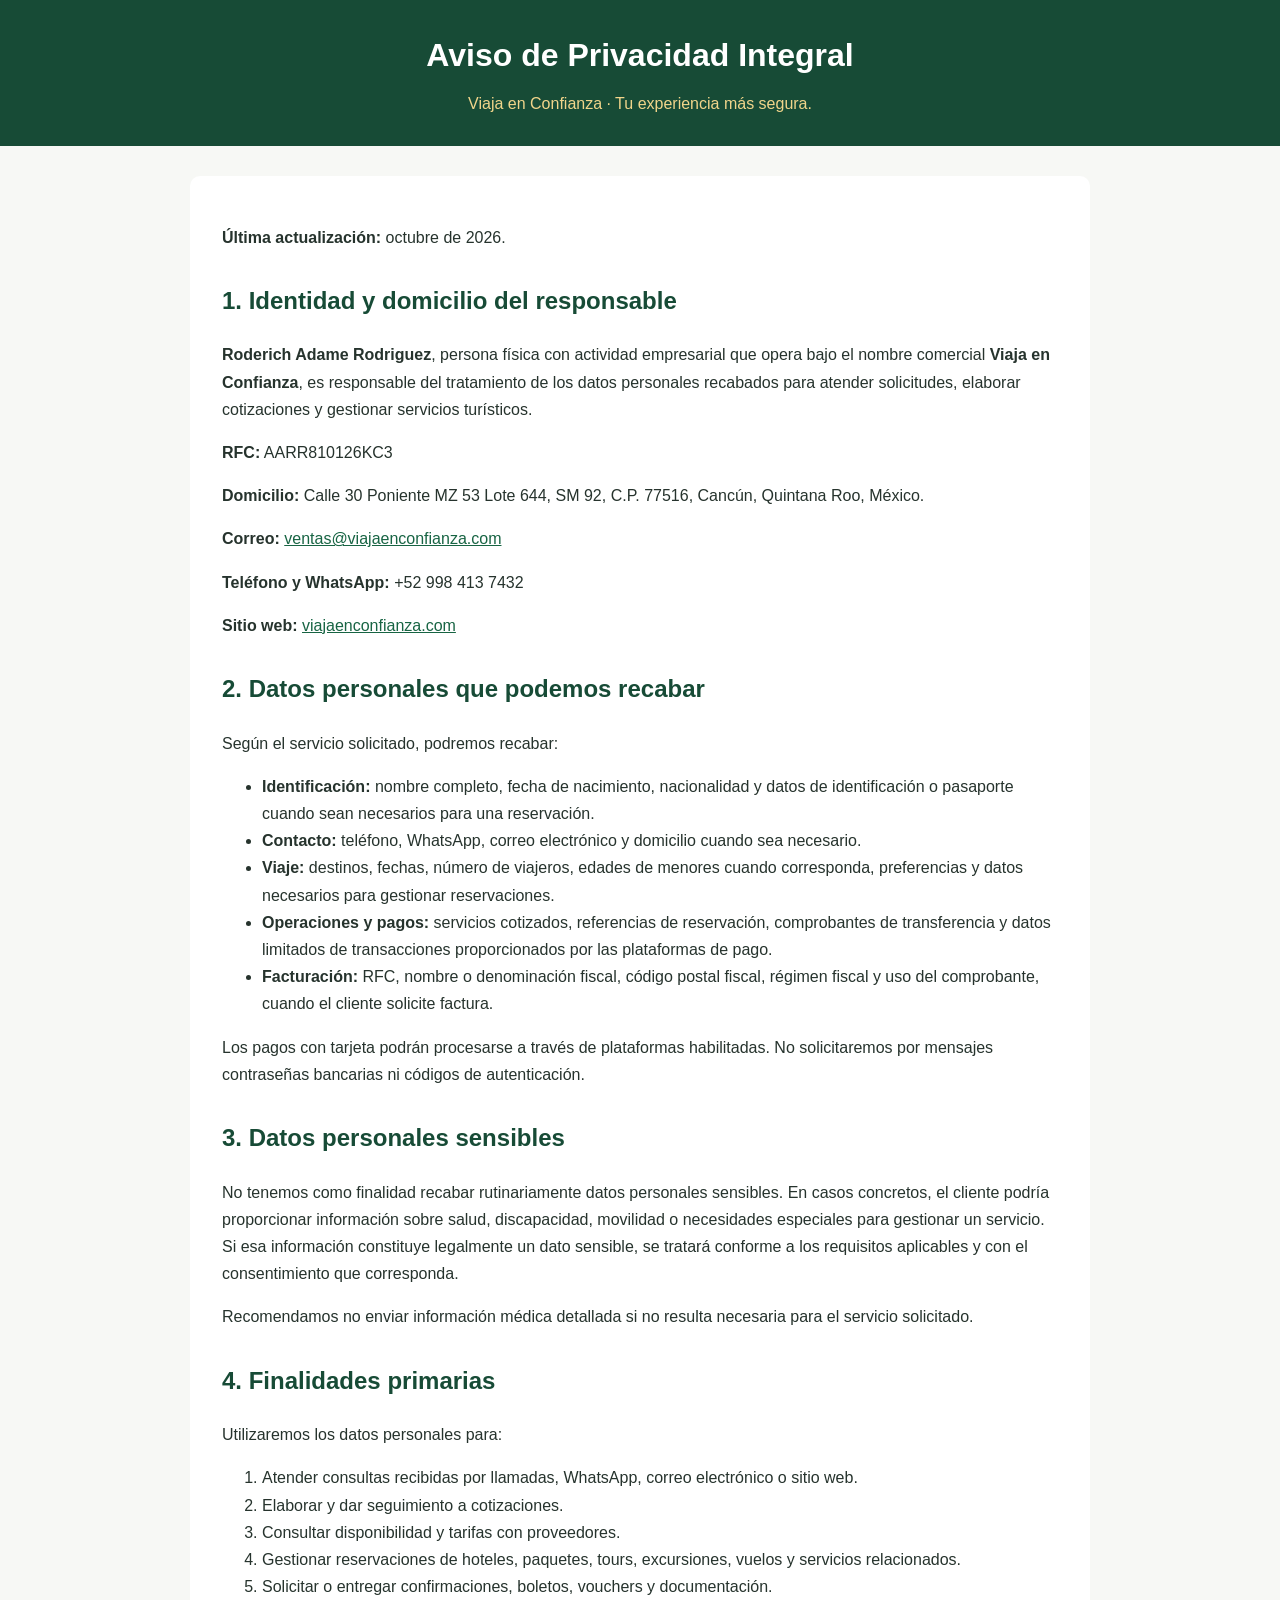
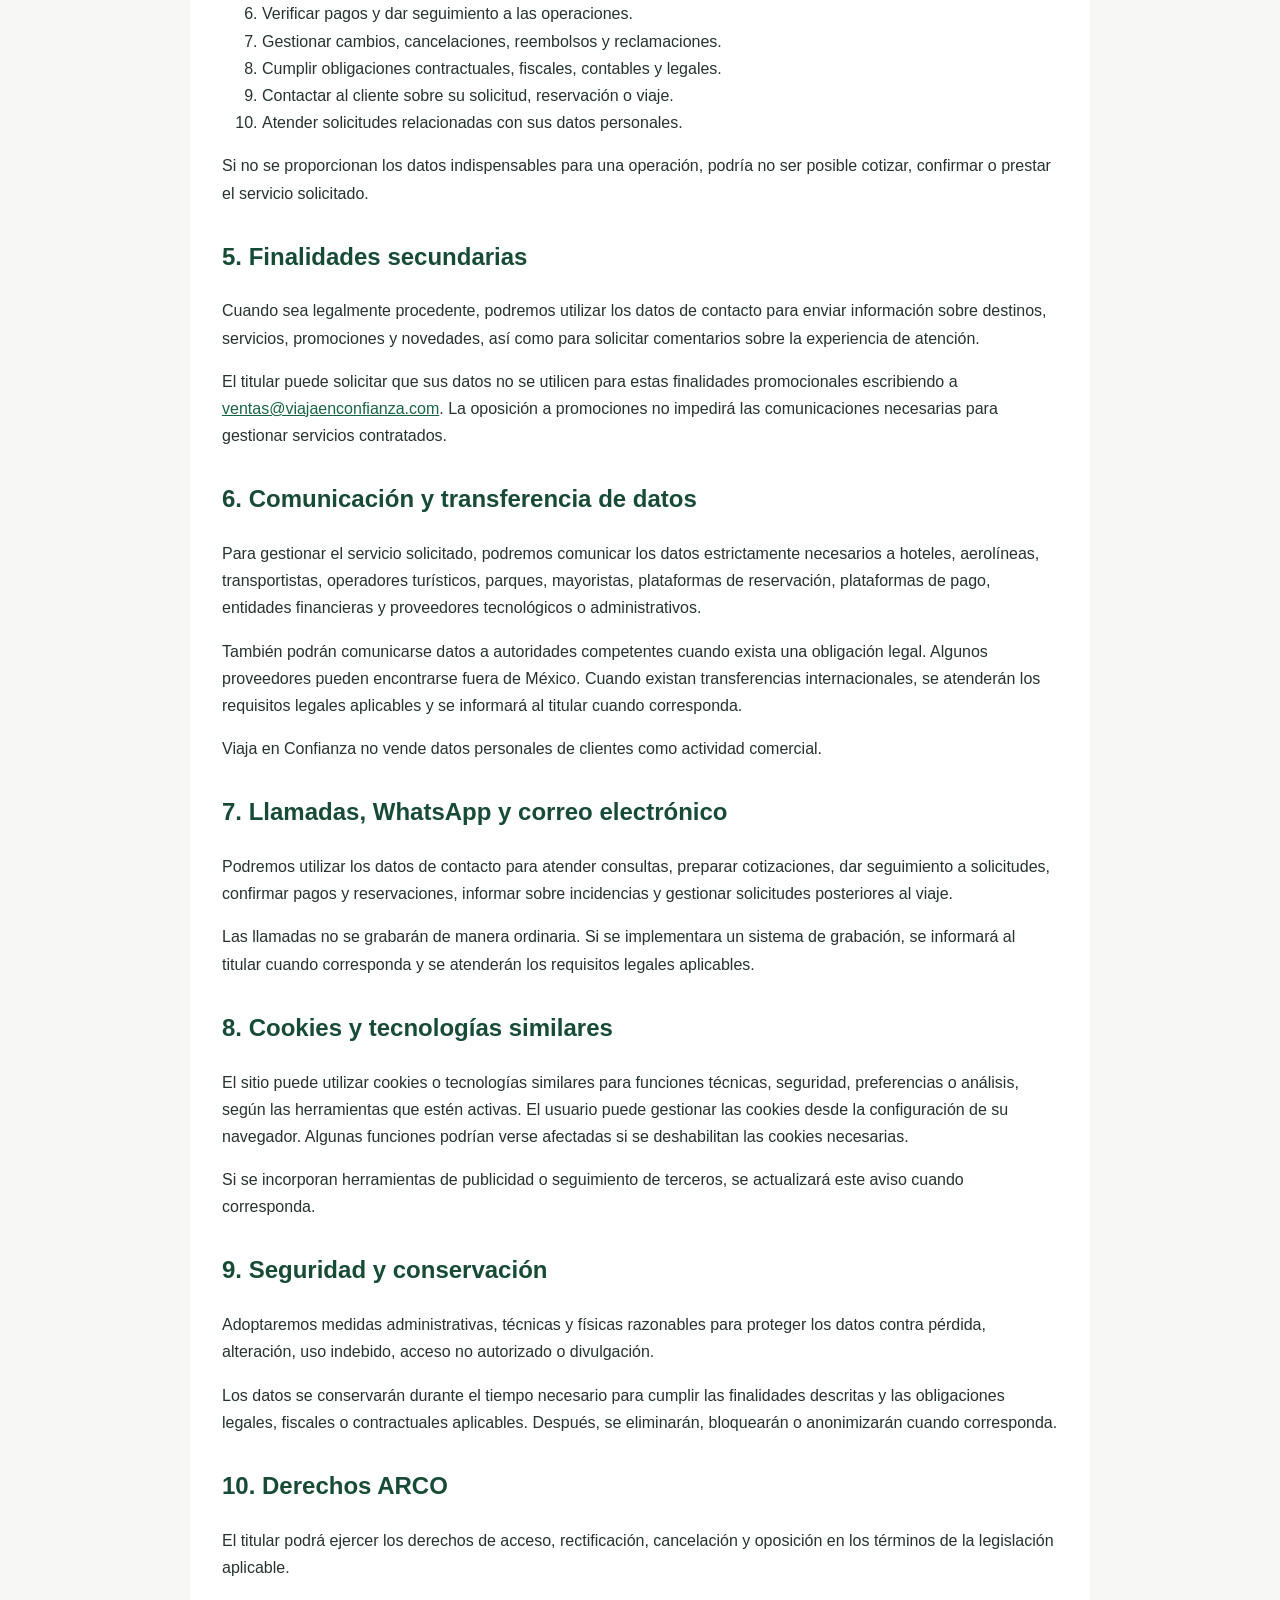
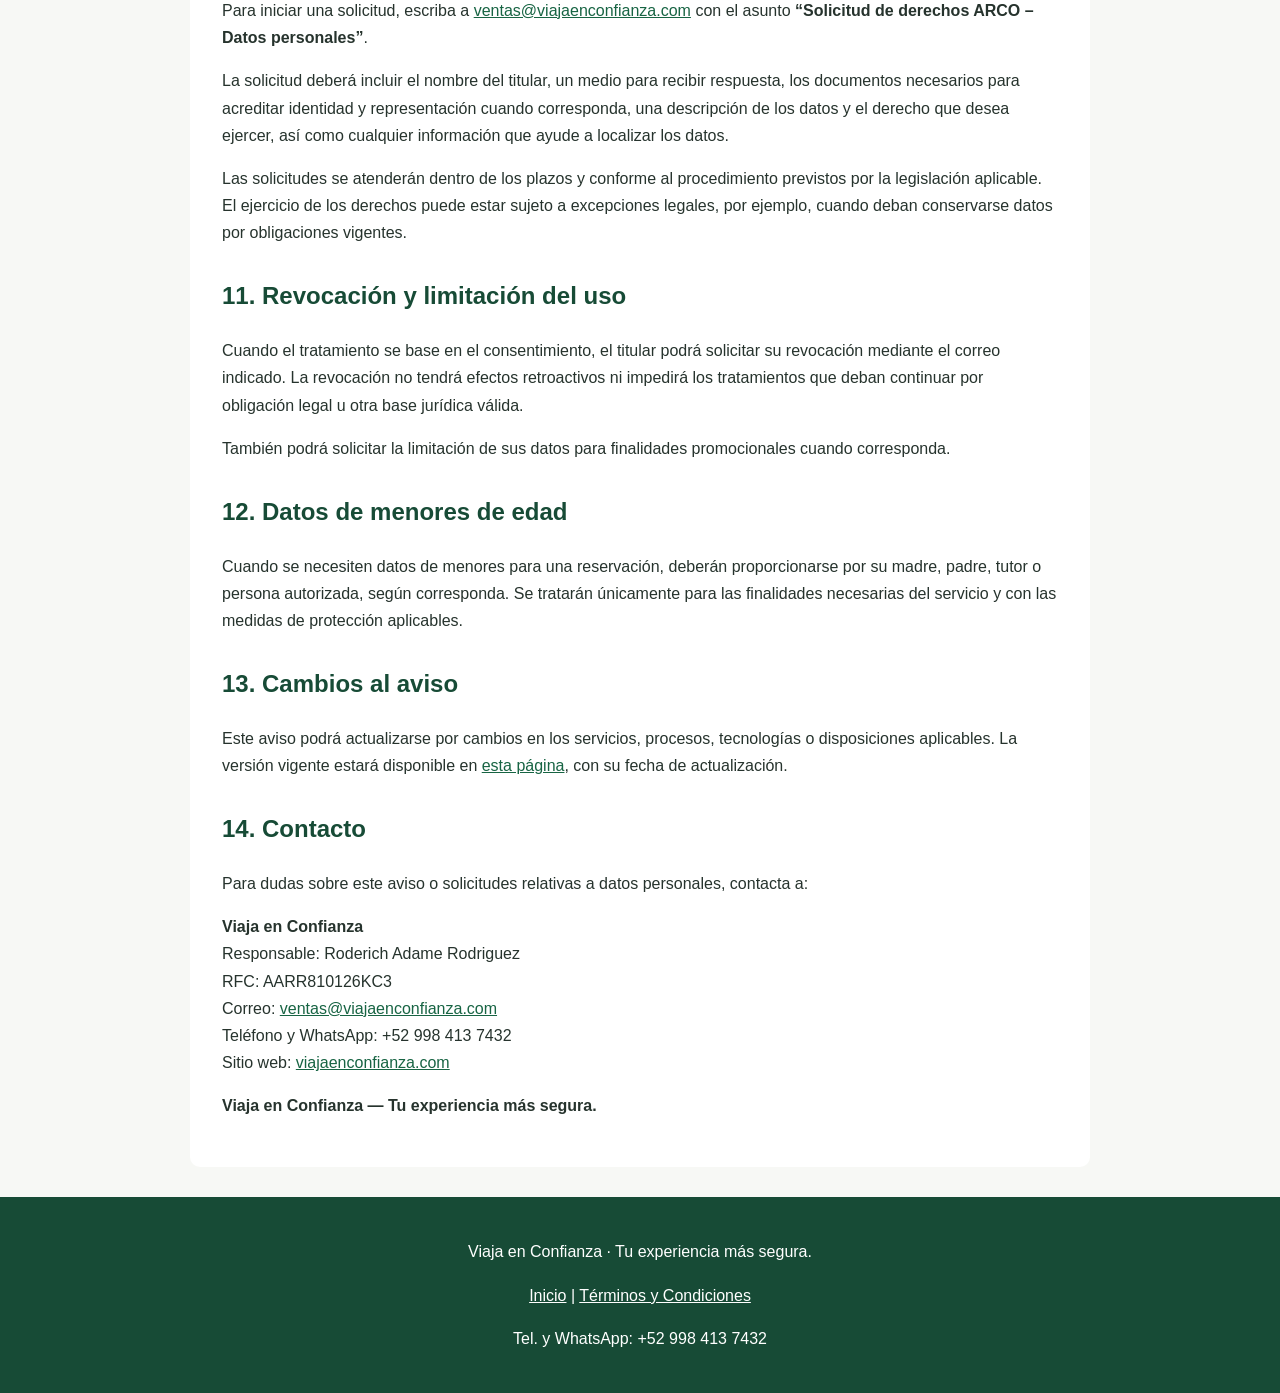
==== terminos-y-condiciones.html @ e79cba42 "Create terminos-y-condiciones.html" ====
<!DOCTYPE html>
<html lang="es">
<head>
  <meta charset="UTF-8">
  <meta name="viewport" content="width=device-width, initial-scale=1.0">
  <meta name="robots" content="index,follow">
  <title>Aviso de Privacidad Integral | Viaja en Confianza</title>
  <meta name="description" content="Consulta cómo Viaja en Confianza protege y trata tus datos personales.">
  <style>
    body {
      margin: 0;
      font-family: Arial, sans-serif;
      line-height: 1.7;
      color: #26332d;
      background: #f7f8f5;
    }
    header {
      background: #174b36;
      color: white;
      padding: 28px 20px;
      text-align: center;
    }
    header h1 { margin: 0 0 8px; }
    header p { margin: 0; color: #f1d58b; }
    main {
      max-width: 900px;
      margin: 30px auto;
      padding: 32px;
      background: white;
      border-radius: 10px;
      box-sizing: border-box;
    }
    h2 { color: #174b36; margin-top: 30px; }
    a { color: #176443; overflow-wrap: anywhere; }
    footer {
      text-align: center;
      padding: 25px 15px;
      color: #fff;
      background: #174b36;
    }
    @media (max-width: 600px) {
      main { margin: 15px; padding: 20px; }
    }
  </style>
</head>
<body>
  <header>
    <h1>Aviso de Privacidad Integral</h1>
    <p>Viaja en Confianza · Tu experiencia más segura.</p>
  </header>

  <main>
    <p><strong>Última actualización:</strong> octubre de 2026.</p>

    <h2>1. Identidad y domicilio del responsable</h2>
    <p><strong>Roderich Adame Rodriguez</strong>, persona física con
    actividad empresarial que opera bajo el nombre comercial
    <strong>Viaja en Confianza</strong>, es responsable del tratamiento
    de los datos personales recabados para atender solicitudes,
    elaborar cotizaciones y gestionar servicios turísticos.</p>
    <p><strong>RFC:</strong> AARR810126KC3</p>
    <p><strong>Domicilio:</strong> Calle 30 Poniente MZ 53 Lote 644,
    SM 92, C.P. 77516, Cancún, Quintana Roo, México.</p>
    <p><strong>Correo:</strong>
    <a href="mailto:ventas@viajaenconfianza.com">ventas@viajaenconfianza.com</a></p>
    <p><strong>Teléfono y WhatsApp:</strong> +52 998 413 7432</p>
    <p><strong>Sitio web:</strong>
    <a href="https://viajaenconfianza.com">viajaenconfianza.com</a></p>

    <h2>2. Datos personales que podemos recabar</h2>
    <p>Según el servicio solicitado, podremos recabar:</p>
    <ul>
      <li><strong>Identificación:</strong> nombre completo, fecha
      de nacimiento, nacionalidad y datos de identificación o pasaporte
      cuando sean necesarios para una reservación.</li>
      <li><strong>Contacto:</strong> teléfono, WhatsApp, correo
      electrónico y domicilio cuando sea necesario.</li>
      <li><strong>Viaje:</strong> destinos, fechas, número de viajeros,
      edades de menores cuando corresponda, preferencias y datos
      necesarios para gestionar reservaciones.</li>
      <li><strong>Operaciones y pagos:</strong> servicios cotizados,
      referencias de reservación, comprobantes de transferencia y
      datos limitados de transacciones proporcionados por las
      plataformas de pago.</li>
      <li><strong>Facturación:</strong> RFC, nombre o denominación
      fiscal, código postal fiscal, régimen fiscal y uso del
      comprobante, cuando el cliente solicite factura.</li>
    </ul>
    <p>Los pagos con tarjeta podrán procesarse a través de plataformas
    habilitadas. No solicitaremos por mensajes contraseñas bancarias
    ni códigos de autenticación.</p>

    <h2>3. Datos personales sensibles</h2>
    <p>No tenemos como finalidad recabar rutinariamente datos
    personales sensibles. En casos concretos, el cliente podría
    proporcionar información sobre salud, discapacidad, movilidad
    o necesidades especiales para gestionar un servicio. Si esa
    información constituye legalmente un dato sensible, se tratará
    conforme a los requisitos aplicables y con el consentimiento
    que corresponda.</p>
    <p>Recomendamos no enviar información médica detallada si no
    resulta necesaria para el servicio solicitado.</p>

    <h2>4. Finalidades primarias</h2>
    <p>Utilizaremos los datos personales para:</p>
    <ol>
      <li>Atender consultas recibidas por llamadas, WhatsApp,
      correo electrónico o sitio web.</li>
      <li>Elaborar y dar seguimiento a cotizaciones.</li>
      <li>Consultar disponibilidad y tarifas con proveedores.</li>
      <li>Gestionar reservaciones de hoteles, paquetes, tours,
      excursiones, vuelos y servicios relacionados.</li>
      <li>Solicitar o entregar confirmaciones, boletos, vouchers
      y documentación.</li>
      <li>Verificar pagos y dar seguimiento a las operaciones.</li>
      <li>Gestionar cambios, cancelaciones, reembolsos y reclamaciones.</li>
      <li>Cumplir obligaciones contractuales, fiscales, contables
      y legales.</li>
      <li>Contactar al cliente sobre su solicitud, reservación o viaje.</li>
      <li>Atender solicitudes relacionadas con sus datos personales.</li>
    </ol>
    <p>Si no se proporcionan los datos indispensables para una
    operación, podría no ser posible cotizar, confirmar o prestar
    el servicio solicitado.</p>

    <h2>5. Finalidades secundarias</h2>
    <p>Cuando sea legalmente procedente, podremos utilizar los datos
    de contacto para enviar información sobre destinos, servicios,
    promociones y novedades, así como para solicitar comentarios
    sobre la experiencia de atención.</p>
    <p>El titular puede solicitar que sus datos no se utilicen para
    estas finalidades promocionales escribiendo a
    <a href="mailto:ventas@viajaenconfianza.com">ventas@viajaenconfianza.com</a>.
    La oposición a promociones no impedirá las comunicaciones
    necesarias para gestionar servicios contratados.</p>

    <h2>6. Comunicación y transferencia de datos</h2>
    <p>Para gestionar el servicio solicitado, podremos comunicar
    los datos estrictamente necesarios a hoteles, aerolíneas,
    transportistas, operadores turísticos, parques, mayoristas,
    plataformas de reservación, plataformas de pago, entidades
    financieras y proveedores tecnológicos o administrativos.</p>
    <p>También podrán comunicarse datos a autoridades competentes
    cuando exista una obligación legal. Algunos proveedores pueden
    encontrarse fuera de México. Cuando existan transferencias
    internacionales, se atenderán los requisitos legales aplicables
    y se informará al titular cuando corresponda.</p>
    <p>Viaja en Confianza no vende datos personales de clientes
    como actividad comercial.</p>

    <h2>7. Llamadas, WhatsApp y correo electrónico</h2>
    <p>Podremos utilizar los datos de contacto para atender consultas,
    preparar cotizaciones, dar seguimiento a solicitudes, confirmar
    pagos y reservaciones, informar sobre incidencias y gestionar
    solicitudes posteriores al viaje.</p>
    <p>Las llamadas no se grabarán de manera ordinaria. Si se
    implementara un sistema de grabación, se informará al titular
    cuando corresponda y se atenderán los requisitos legales
    aplicables.</p>

    <h2>8. Cookies y tecnologías similares</h2>
    <p>El sitio puede utilizar cookies o tecnologías similares para
    funciones técnicas, seguridad, preferencias o análisis, según
    las herramientas que estén activas. El usuario puede gestionar
    las cookies desde la configuración de su navegador. Algunas
    funciones podrían verse afectadas si se deshabilitan las
    cookies necesarias.</p>
    <p>Si se incorporan herramientas de publicidad o seguimiento
    de terceros, se actualizará este aviso cuando corresponda.</p>

    <h2>9. Seguridad y conservación</h2>
    <p>Adoptaremos medidas administrativas, técnicas y físicas
    razonables para proteger los datos contra pérdida, alteración,
    uso indebido, acceso no autorizado o divulgación.</p>
    <p>Los datos se conservarán durante el tiempo necesario para
    cumplir las finalidades descritas y las obligaciones legales,
    fiscales o contractuales aplicables. Después, se eliminarán,
    bloquearán o anonimizarán cuando corresponda.</p>

    <h2>10. Derechos ARCO</h2>
    <p>El titular podrá ejercer los derechos de acceso, rectificación,
    cancelación y oposición en los términos de la legislación
    aplicable.</p>
    <p>Para iniciar una solicitud, escriba a
    <a href="mailto:ventas@viajaenconfianza.com">ventas@viajaenconfianza.com</a>
    con el asunto <strong>“Solicitud de derechos ARCO – Datos personales”</strong>.</p>
    <p>La solicitud deberá incluir el nombre del titular, un medio
    para recibir respuesta, los documentos necesarios para acreditar
    identidad y representación cuando corresponda, una descripción
    de los datos y el derecho que desea ejercer, así como cualquier
    información que ayude a localizar los datos.</p>
    <p>Las solicitudes se atenderán dentro de los plazos y conforme
    al procedimiento previstos por la legislación aplicable. El
    ejercicio de los derechos puede estar sujeto a excepciones
    legales, por ejemplo, cuando deban conservarse datos por
    obligaciones vigentes.</p>

    <h2>11. Revocación y limitación del uso</h2>
    <p>Cuando el tratamiento se base en el consentimiento, el titular
    podrá solicitar su revocación mediante el correo indicado.
    La revocación no tendrá efectos retroactivos ni impedirá los
    tratamientos que deban continuar por obligación legal u otra
    base jurídica válida.</p>
    <p>También podrá solicitar la limitación de sus datos para
    finalidades promocionales cuando corresponda.</p>

    <h2>12. Datos de menores de edad</h2>
    <p>Cuando se necesiten datos de menores para una reservación,
    deberán proporcionarse por su madre, padre, tutor o persona
    autorizada, según corresponda. Se tratarán únicamente para
    las finalidades necesarias del servicio y con las medidas
    de protección aplicables.</p>

    <h2>13. Cambios al aviso</h2>
    <p>Este aviso podrá actualizarse por cambios en los servicios,
    procesos, tecnologías o disposiciones aplicables. La versión
    vigente estará disponible en
    <a href="/aviso-de-privacidad.html">esta página</a>, con su
    fecha de actualización.</p>

    <h2>14. Contacto</h2>
    <p>Para dudas sobre este aviso o solicitudes relativas a datos
    personales, contacta a:</p>
    <p><strong>Viaja en Confianza</strong><br>
    Responsable: Roderich Adame Rodriguez<br>
    RFC: AARR810126KC3<br>
    Correo: <a href="mailto:ventas@viajaenconfianza.com">ventas@viajaenconfianza.com</a><br>
    Teléfono y WhatsApp: +52 998 413 7432<br>
    Sitio web: <a href="https://viajaenconfianza.com">viajaenconfianza.com</a></p>
    <p><strong>Viaja en Confianza — Tu experiencia más segura.</strong></p>
  </main>

  <footer>
    <p>Viaja en Confianza · Tu experiencia más segura.</p>
    <p><a href="https://viajaenconfianza.com" style="color:#fff">Inicio</a> |
    <a href="/terminos-y-condiciones.html" style="color:#fff">Términos y Condiciones</a></p>
    <p>Tel. y WhatsApp: +52 998 413 7432</p>
  </footer>
</body>
</html>
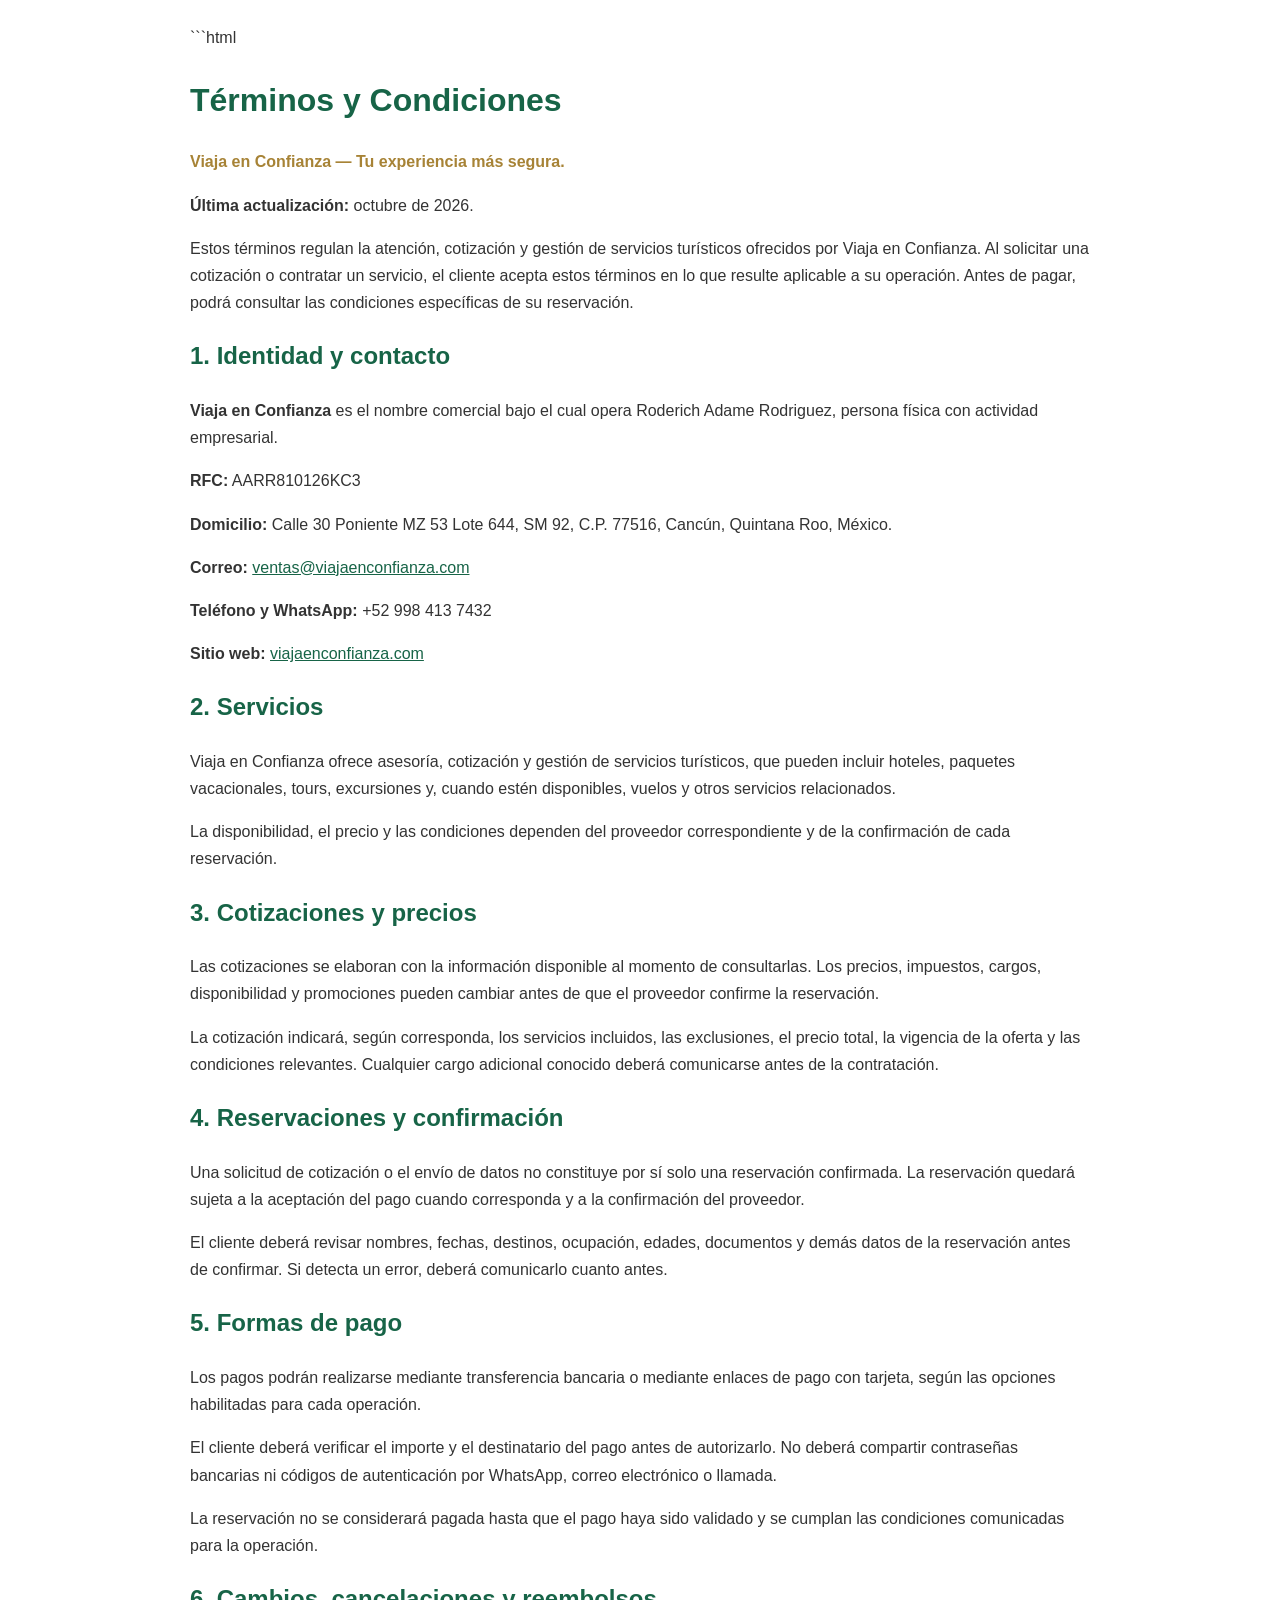
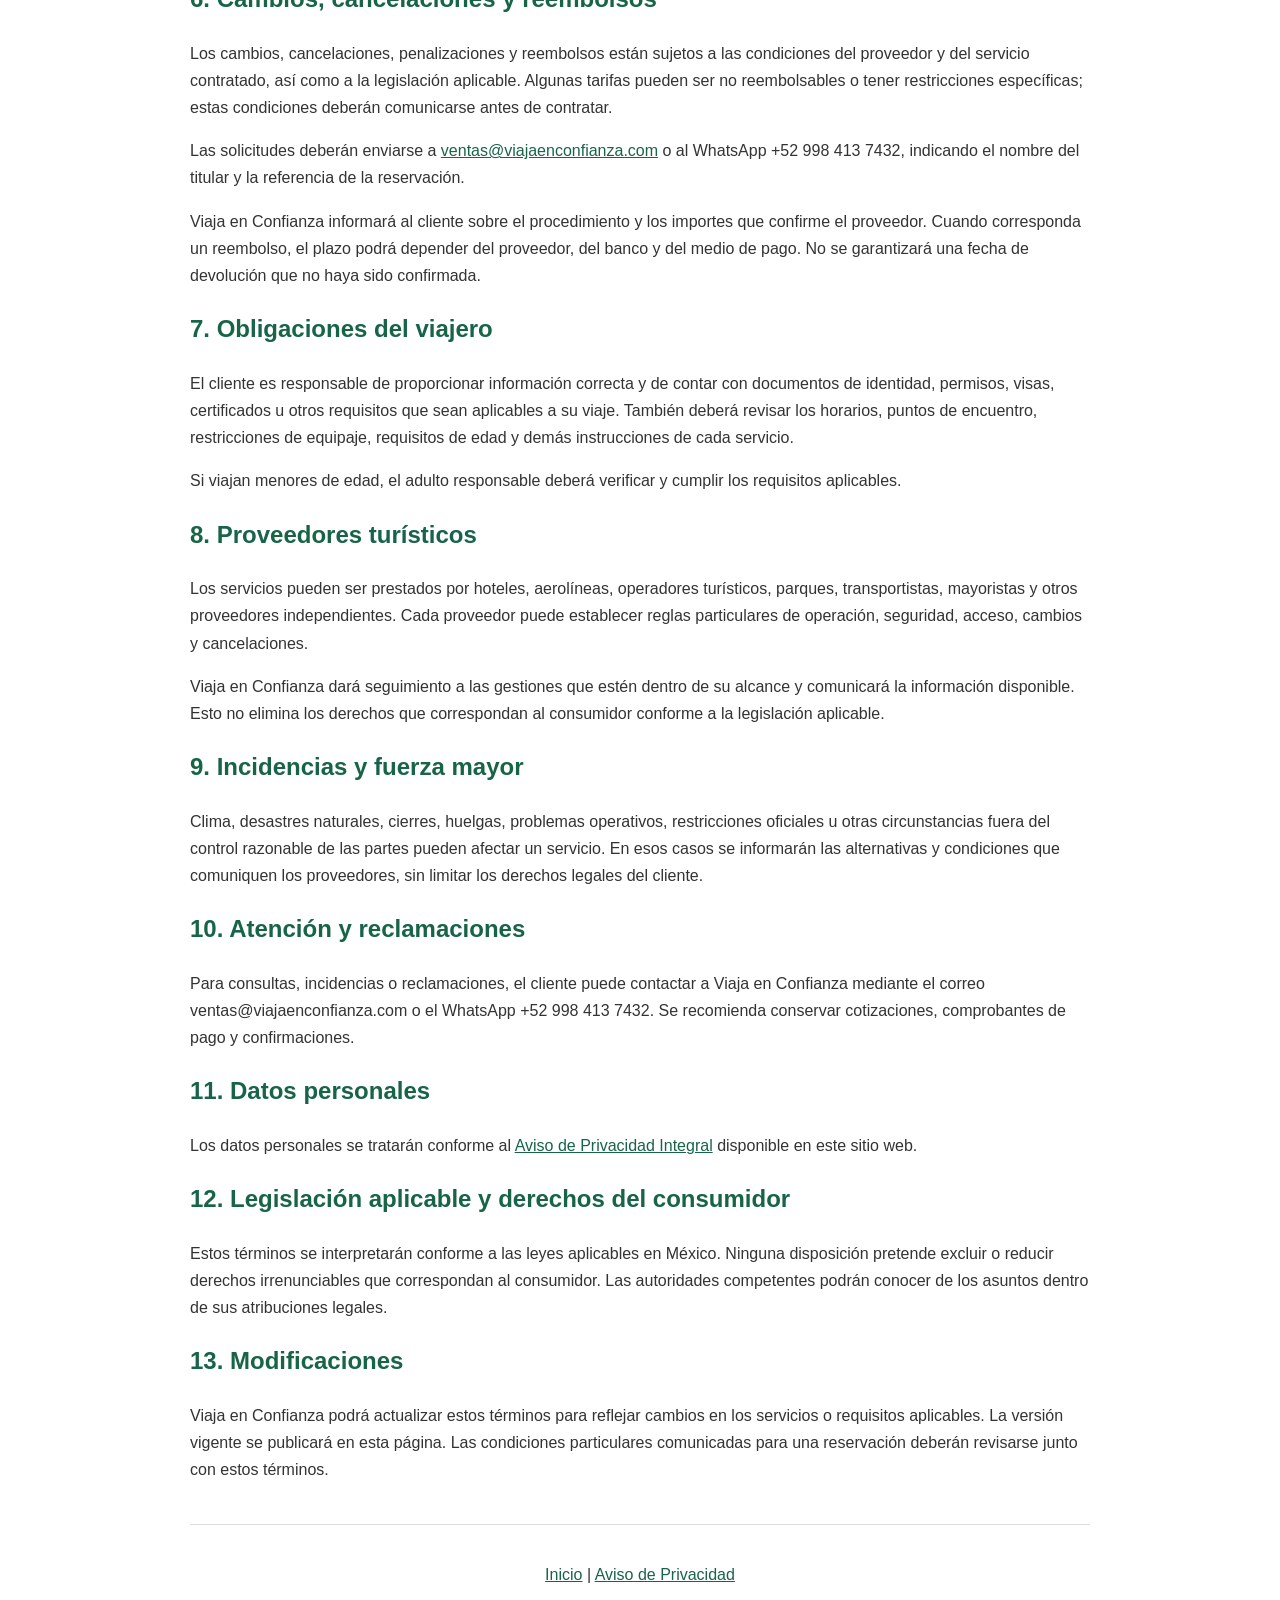
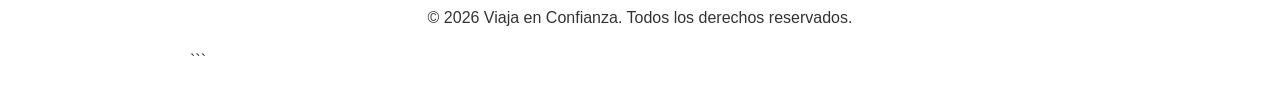
==== commit e0a330d6: "Update terminos-y-condiciones.html" ====
--- a/terminos-y-condiciones.html
+++ b/terminos-y-condiciones.html
@@ -1,240 +1,97 @@
+```html
 <!DOCTYPE html>
 <html lang="es">
 <head>
   <meta charset="UTF-8">
   <meta name="viewport" content="width=device-width, initial-scale=1.0">
-  <meta name="robots" content="index,follow">
-  <title>Aviso de Privacidad Integral | Viaja en Confianza</title>
-  <meta name="description" content="Consulta cómo Viaja en Confianza protege y trata tus datos personales.">
+  <meta name="description" content="Términos y condiciones de los servicios turísticos de Viaja en Confianza.">
+  <title>Términos y Condiciones | Viaja en Confianza</title>
   <style>
     body {
-      margin: 0;
       font-family: Arial, sans-serif;
       line-height: 1.7;
-      color: #26332d;
-      background: #f7f8f5;
+      color: #333;
+      max-width: 900px;
+      margin: auto;
+      padding: 24px;
     }
-    header {
-      background: #174b36;
-      color: white;
-      padding: 28px 20px;
+    h1, h2 { color: #176447; }
+    a { color: #176447; }
+    .marca { color: #a78336; font-weight: bold; }
+    footer {
+      margin-top: 40px;
+      padding-top: 20px;
+      border-top: 1px solid #ddd;
       text-align: center;
-    }
-    header h1 { margin: 0 0 8px; }
-    header p { margin: 0; color: #f1d58b; }
-    main {
-      max-width: 900px;
-      margin: 30px auto;
-      padding: 32px;
-      background: white;
-      border-radius: 10px;
-      box-sizing: border-box;
-    }
-    h2 { color: #174b36; margin-top: 30px; }
-    a { color: #176443; overflow-wrap: anywhere; }
-    footer {
-      text-align: center;
-      padding: 25px 15px;
-      color: #fff;
-      background: #174b36;
-    }
-    @media (max-width: 600px) {
-      main { margin: 15px; padding: 20px; }
     }
   </style>
 </head>
 <body>
-  <header>
-    <h1>Aviso de Privacidad Integral</h1>
-    <p>Viaja en Confianza · Tu experiencia más segura.</p>
-  </header>
 
-  <main>
-    <p><strong>Última actualización:</strong> octubre de 2026.</p>
+  <h1>Términos y Condiciones</h1>
+  <p class="marca">Viaja en Confianza — Tu experiencia más segura.</p>
+  <p><strong>Última actualización:</strong> octubre de 2026.</p>
 
-    <h2>1. Identidad y domicilio del responsable</h2>
-    <p><strong>Roderich Adame Rodriguez</strong>, persona física con
-    actividad empresarial que opera bajo el nombre comercial
-    <strong>Viaja en Confianza</strong>, es responsable del tratamiento
-    de los datos personales recabados para atender solicitudes,
-    elaborar cotizaciones y gestionar servicios turísticos.</p>
-    <p><strong>RFC:</strong> AARR810126KC3</p>
-    <p><strong>Domicilio:</strong> Calle 30 Poniente MZ 53 Lote 644,
-    SM 92, C.P. 77516, Cancún, Quintana Roo, México.</p>
-    <p><strong>Correo:</strong>
-    <a href="mailto:ventas@viajaenconfianza.com">ventas@viajaenconfianza.com</a></p>
-    <p><strong>Teléfono y WhatsApp:</strong> +52 998 413 7432</p>
-    <p><strong>Sitio web:</strong>
-    <a href="https://viajaenconfianza.com">viajaenconfianza.com</a></p>
+  <p>Estos términos regulan la atención, cotización y gestión de servicios turísticos ofrecidos por Viaja en Confianza. Al solicitar una cotización o contratar un servicio, el cliente acepta estos términos en lo que resulte aplicable a su operación. Antes de pagar, podrá consultar las condiciones específicas de su reservación.</p>
 
-    <h2>2. Datos personales que podemos recabar</h2>
-    <p>Según el servicio solicitado, podremos recabar:</p>
-    <ul>
-      <li><strong>Identificación:</strong> nombre completo, fecha
-      de nacimiento, nacionalidad y datos de identificación o pasaporte
-      cuando sean necesarios para una reservación.</li>
-      <li><strong>Contacto:</strong> teléfono, WhatsApp, correo
-      electrónico y domicilio cuando sea necesario.</li>
-      <li><strong>Viaje:</strong> destinos, fechas, número de viajeros,
-      edades de menores cuando corresponda, preferencias y datos
-      necesarios para gestionar reservaciones.</li>
-      <li><strong>Operaciones y pagos:</strong> servicios cotizados,
-      referencias de reservación, comprobantes de transferencia y
-      datos limitados de transacciones proporcionados por las
-      plataformas de pago.</li>
-      <li><strong>Facturación:</strong> RFC, nombre o denominación
-      fiscal, código postal fiscal, régimen fiscal y uso del
-      comprobante, cuando el cliente solicite factura.</li>
-    </ul>
-    <p>Los pagos con tarjeta podrán procesarse a través de plataformas
-    habilitadas. No solicitaremos por mensajes contraseñas bancarias
-    ni códigos de autenticación.</p>
+  <h2>1. Identidad y contacto</h2>
+  <p><strong>Viaja en Confianza</strong> es el nombre comercial bajo el cual opera Roderich Adame Rodriguez, persona física con actividad empresarial.</p>
+  <p><strong>RFC:</strong> AARR810126KC3</p>
+  <p><strong>Domicilio:</strong> Calle 30 Poniente MZ 53 Lote 644, SM 92, C.P. 77516, Cancún, Quintana Roo, México.</p>
+  <p><strong>Correo:</strong> <a href="mailto:ventas@viajaenconfianza.com">ventas@viajaenconfianza.com</a></p>
+  <p><strong>Teléfono y WhatsApp:</strong> +52 998 413 7432</p>
+  <p><strong>Sitio web:</strong> <a href="https://viajaenconfianza.com/">viajaenconfianza.com</a></p>
 
-    <h2>3. Datos personales sensibles</h2>
-    <p>No tenemos como finalidad recabar rutinariamente datos
-    personales sensibles. En casos concretos, el cliente podría
-    proporcionar información sobre salud, discapacidad, movilidad
-    o necesidades especiales para gestionar un servicio. Si esa
-    información constituye legalmente un dato sensible, se tratará
-    conforme a los requisitos aplicables y con el consentimiento
-    que corresponda.</p>
-    <p>Recomendamos no enviar información médica detallada si no
-    resulta necesaria para el servicio solicitado.</p>
+  <h2>2. Servicios</h2>
+  <p>Viaja en Confianza ofrece asesoría, cotización y gestión de servicios turísticos, que pueden incluir hoteles, paquetes vacacionales, tours, excursiones y, cuando estén disponibles, vuelos y otros servicios relacionados.</p>
+  <p>La disponibilidad, el precio y las condiciones dependen del proveedor correspondiente y de la confirmación de cada reservación.</p>
 
-    <h2>4. Finalidades primarias</h2>
-    <p>Utilizaremos los datos personales para:</p>
-    <ol>
-      <li>Atender consultas recibidas por llamadas, WhatsApp,
-      correo electrónico o sitio web.</li>
-      <li>Elaborar y dar seguimiento a cotizaciones.</li>
-      <li>Consultar disponibilidad y tarifas con proveedores.</li>
-      <li>Gestionar reservaciones de hoteles, paquetes, tours,
-      excursiones, vuelos y servicios relacionados.</li>
-      <li>Solicitar o entregar confirmaciones, boletos, vouchers
-      y documentación.</li>
-      <li>Verificar pagos y dar seguimiento a las operaciones.</li>
-      <li>Gestionar cambios, cancelaciones, reembolsos y reclamaciones.</li>
-      <li>Cumplir obligaciones contractuales, fiscales, contables
-      y legales.</li>
-      <li>Contactar al cliente sobre su solicitud, reservación o viaje.</li>
-      <li>Atender solicitudes relacionadas con sus datos personales.</li>
-    </ol>
-    <p>Si no se proporcionan los datos indispensables para una
-    operación, podría no ser posible cotizar, confirmar o prestar
-    el servicio solicitado.</p>
+  <h2>3. Cotizaciones y precios</h2>
+  <p>Las cotizaciones se elaboran con la información disponible al momento de consultarlas. Los precios, impuestos, cargos, disponibilidad y promociones pueden cambiar antes de que el proveedor confirme la reservación.</p>
+  <p>La cotización indicará, según corresponda, los servicios incluidos, las exclusiones, el precio total, la vigencia de la oferta y las condiciones relevantes. Cualquier cargo adicional conocido deberá comunicarse antes de la contratación.</p>
 
-    <h2>5. Finalidades secundarias</h2>
-    <p>Cuando sea legalmente procedente, podremos utilizar los datos
-    de contacto para enviar información sobre destinos, servicios,
-    promociones y novedades, así como para solicitar comentarios
-    sobre la experiencia de atención.</p>
-    <p>El titular puede solicitar que sus datos no se utilicen para
-    estas finalidades promocionales escribiendo a
-    <a href="mailto:ventas@viajaenconfianza.com">ventas@viajaenconfianza.com</a>.
-    La oposición a promociones no impedirá las comunicaciones
-    necesarias para gestionar servicios contratados.</p>
+  <h2>4. Reservaciones y confirmación</h2>
+  <p>Una solicitud de cotización o el envío de datos no constituye por sí solo una reservación confirmada. La reservación quedará sujeta a la aceptación del pago cuando corresponda y a la confirmación del proveedor.</p>
+  <p>El cliente deberá revisar nombres, fechas, destinos, ocupación, edades, documentos y demás datos de la reservación antes de confirmar. Si detecta un error, deberá comunicarlo cuanto antes.</p>
 
-    <h2>6. Comunicación y transferencia de datos</h2>
-    <p>Para gestionar el servicio solicitado, podremos comunicar
-    los datos estrictamente necesarios a hoteles, aerolíneas,
-    transportistas, operadores turísticos, parques, mayoristas,
-    plataformas de reservación, plataformas de pago, entidades
-    financieras y proveedores tecnológicos o administrativos.</p>
-    <p>También podrán comunicarse datos a autoridades competentes
-    cuando exista una obligación legal. Algunos proveedores pueden
-    encontrarse fuera de México. Cuando existan transferencias
-    internacionales, se atenderán los requisitos legales aplicables
-    y se informará al titular cuando corresponda.</p>
-    <p>Viaja en Confianza no vende datos personales de clientes
-    como actividad comercial.</p>
+  <h2>5. Formas de pago</h2>
+  <p>Los pagos podrán realizarse mediante transferencia bancaria o mediante enlaces de pago con tarjeta, según las opciones habilitadas para cada operación.</p>
+  <p>El cliente deberá verificar el importe y el destinatario del pago antes de autorizarlo. No deberá compartir contraseñas bancarias ni códigos de autenticación por WhatsApp, correo electrónico o llamada.</p>
+  <p>La reservación no se considerará pagada hasta que el pago haya sido validado y se cumplan las condiciones comunicadas para la operación.</p>
 
-    <h2>7. Llamadas, WhatsApp y correo electrónico</h2>
-    <p>Podremos utilizar los datos de contacto para atender consultas,
-    preparar cotizaciones, dar seguimiento a solicitudes, confirmar
-    pagos y reservaciones, informar sobre incidencias y gestionar
-    solicitudes posteriores al viaje.</p>
-    <p>Las llamadas no se grabarán de manera ordinaria. Si se
-    implementara un sistema de grabación, se informará al titular
-    cuando corresponda y se atenderán los requisitos legales
-    aplicables.</p>
+  <h2>6. Cambios, cancelaciones y reembolsos</h2>
+  <p>Los cambios, cancelaciones, penalizaciones y reembolsos están sujetos a las condiciones del proveedor y del servicio contratado, así como a la legislación aplicable. Algunas tarifas pueden ser no reembolsables o tener restricciones específicas; estas condiciones deberán comunicarse antes de contratar.</p>
+  <p>Las solicitudes deberán enviarse a <a href="mailto:ventas@viajaenconfianza.com">ventas@viajaenconfianza.com</a> o al WhatsApp +52 998 413 7432, indicando el nombre del titular y la referencia de la reservación.</p>
+  <p>Viaja en Confianza informará al cliente sobre el procedimiento y los importes que confirme el proveedor. Cuando corresponda un reembolso, el plazo podrá depender del proveedor, del banco y del medio de pago. No se garantizará una fecha de devolución que no haya sido confirmada.</p>
 
-    <h2>8. Cookies y tecnologías similares</h2>
-    <p>El sitio puede utilizar cookies o tecnologías similares para
-    funciones técnicas, seguridad, preferencias o análisis, según
-    las herramientas que estén activas. El usuario puede gestionar
-    las cookies desde la configuración de su navegador. Algunas
-    funciones podrían verse afectadas si se deshabilitan las
-    cookies necesarias.</p>
-    <p>Si se incorporan herramientas de publicidad o seguimiento
-    de terceros, se actualizará este aviso cuando corresponda.</p>
+  <h2>7. Obligaciones del viajero</h2>
+  <p>El cliente es responsable de proporcionar información correcta y de contar con documentos de identidad, permisos, visas, certificados u otros requisitos que sean aplicables a su viaje. También deberá revisar los horarios, puntos de encuentro, restricciones de equipaje, requisitos de edad y demás instrucciones de cada servicio.</p>
+  <p>Si viajan menores de edad, el adulto responsable deberá verificar y cumplir los requisitos aplicables.</p>
 
-    <h2>9. Seguridad y conservación</h2>
-    <p>Adoptaremos medidas administrativas, técnicas y físicas
-    razonables para proteger los datos contra pérdida, alteración,
-    uso indebido, acceso no autorizado o divulgación.</p>
-    <p>Los datos se conservarán durante el tiempo necesario para
-    cumplir las finalidades descritas y las obligaciones legales,
-    fiscales o contractuales aplicables. Después, se eliminarán,
-    bloquearán o anonimizarán cuando corresponda.</p>
+  <h2>8. Proveedores turísticos</h2>
+  <p>Los servicios pueden ser prestados por hoteles, aerolíneas, operadores turísticos, parques, transportistas, mayoristas y otros proveedores independientes. Cada proveedor puede establecer reglas particulares de operación, seguridad, acceso, cambios y cancelaciones.</p>
+  <p>Viaja en Confianza dará seguimiento a las gestiones que estén dentro de su alcance y comunicará la información disponible. Esto no elimina los derechos que correspondan al consumidor conforme a la legislación aplicable.</p>
 
-    <h2>10. Derechos ARCO</h2>
-    <p>El titular podrá ejercer los derechos de acceso, rectificación,
-    cancelación y oposición en los términos de la legislación
-    aplicable.</p>
-    <p>Para iniciar una solicitud, escriba a
-    <a href="mailto:ventas@viajaenconfianza.com">ventas@viajaenconfianza.com</a>
-    con el asunto <strong>“Solicitud de derechos ARCO – Datos personales”</strong>.</p>
-    <p>La solicitud deberá incluir el nombre del titular, un medio
-    para recibir respuesta, los documentos necesarios para acreditar
-    identidad y representación cuando corresponda, una descripción
-    de los datos y el derecho que desea ejercer, así como cualquier
-    información que ayude a localizar los datos.</p>
-    <p>Las solicitudes se atenderán dentro de los plazos y conforme
-    al procedimiento previstos por la legislación aplicable. El
-    ejercicio de los derechos puede estar sujeto a excepciones
-    legales, por ejemplo, cuando deban conservarse datos por
-    obligaciones vigentes.</p>
+  <h2>9. Incidencias y fuerza mayor</h2>
+  <p>Clima, desastres naturales, cierres, huelgas, problemas operativos, restricciones oficiales u otras circunstancias fuera del control razonable de las partes pueden afectar un servicio. En esos casos se informarán las alternativas y condiciones que comuniquen los proveedores, sin limitar los derechos legales del cliente.</p>
 
-    <h2>11. Revocación y limitación del uso</h2>
-    <p>Cuando el tratamiento se base en el consentimiento, el titular
-    podrá solicitar su revocación mediante el correo indicado.
-    La revocación no tendrá efectos retroactivos ni impedirá los
-    tratamientos que deban continuar por obligación legal u otra
-    base jurídica válida.</p>
-    <p>También podrá solicitar la limitación de sus datos para
-    finalidades promocionales cuando corresponda.</p>
+  <h2>10. Atención y reclamaciones</h2>
+  <p>Para consultas, incidencias o reclamaciones, el cliente puede contactar a Viaja en Confianza mediante el correo ventas@viajaenconfianza.com o el WhatsApp +52 998 413 7432. Se recomienda conservar cotizaciones, comprobantes de pago y confirmaciones.</p>
 
-    <h2>12. Datos de menores de edad</h2>
-    <p>Cuando se necesiten datos de menores para una reservación,
-    deberán proporcionarse por su madre, padre, tutor o persona
-    autorizada, según corresponda. Se tratarán únicamente para
-    las finalidades necesarias del servicio y con las medidas
-    de protección aplicables.</p>
+  <h2>11. Datos personales</h2>
+  <p>Los datos personales se tratarán conforme al <a href="/aviso-de-privacidad.html">Aviso de Privacidad Integral</a> disponible en este sitio web.</p>
 
-    <h2>13. Cambios al aviso</h2>
-    <p>Este aviso podrá actualizarse por cambios en los servicios,
-    procesos, tecnologías o disposiciones aplicables. La versión
-    vigente estará disponible en
-    <a href="/aviso-de-privacidad.html">esta página</a>, con su
-    fecha de actualización.</p>
+  <h2>12. Legislación aplicable y derechos del consumidor</h2>
+  <p>Estos términos se interpretarán conforme a las leyes aplicables en México. Ninguna disposición pretende excluir o reducir derechos irrenunciables que correspondan al consumidor. Las autoridades competentes podrán conocer de los asuntos dentro de sus atribuciones legales.</p>
 
-    <h2>14. Contacto</h2>
-    <p>Para dudas sobre este aviso o solicitudes relativas a datos
-    personales, contacta a:</p>
-    <p><strong>Viaja en Confianza</strong><br>
-    Responsable: Roderich Adame Rodriguez<br>
-    RFC: AARR810126KC3<br>
-    Correo: <a href="mailto:ventas@viajaenconfianza.com">ventas@viajaenconfianza.com</a><br>
-    Teléfono y WhatsApp: +52 998 413 7432<br>
-    Sitio web: <a href="https://viajaenconfianza.com">viajaenconfianza.com</a></p>
-    <p><strong>Viaja en Confianza — Tu experiencia más segura.</strong></p>
-  </main>
+  <h2>13. Modificaciones</h2>
+  <p>Viaja en Confianza podrá actualizar estos términos para reflejar cambios en los servicios o requisitos aplicables. La versión vigente se publicará en esta página. Las condiciones particulares comunicadas para una reservación deberán revisarse junto con estos términos.</p>
 
   <footer>
-    <p>Viaja en Confianza · Tu experiencia más segura.</p>
-    <p><a href="https://viajaenconfianza.com" style="color:#fff">Inicio</a> |
-    <a href="/terminos-y-condiciones.html" style="color:#fff">Términos y Condiciones</a></p>
-    <p>Tel. y WhatsApp: +52 998 413 7432</p>
+    <p><a href="/">Inicio</a> | <a href="/aviso-de-privacidad.html">Aviso de Privacidad</a></p>
+    <p>© 2026 Viaja en Confianza. Todos los derechos reservados.</p>
   </footer>
+
 </body>
 </html>
+```
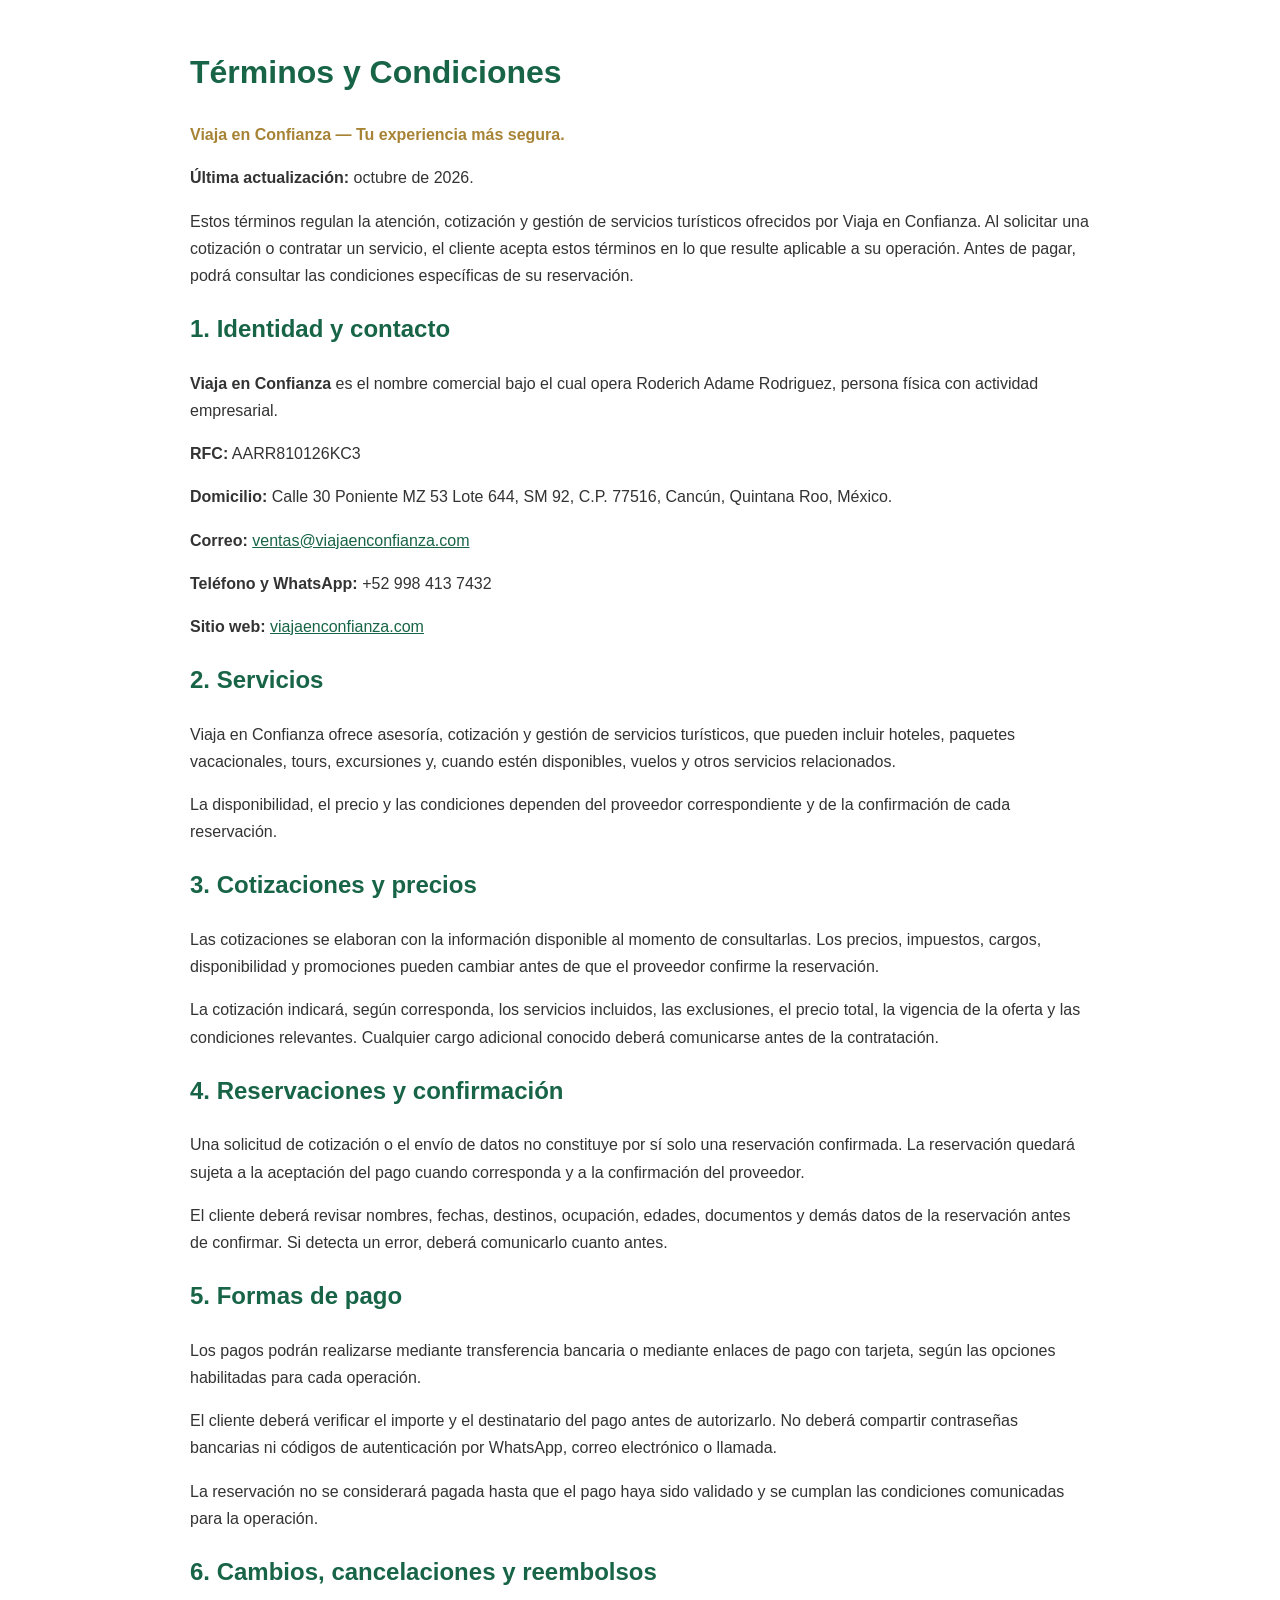
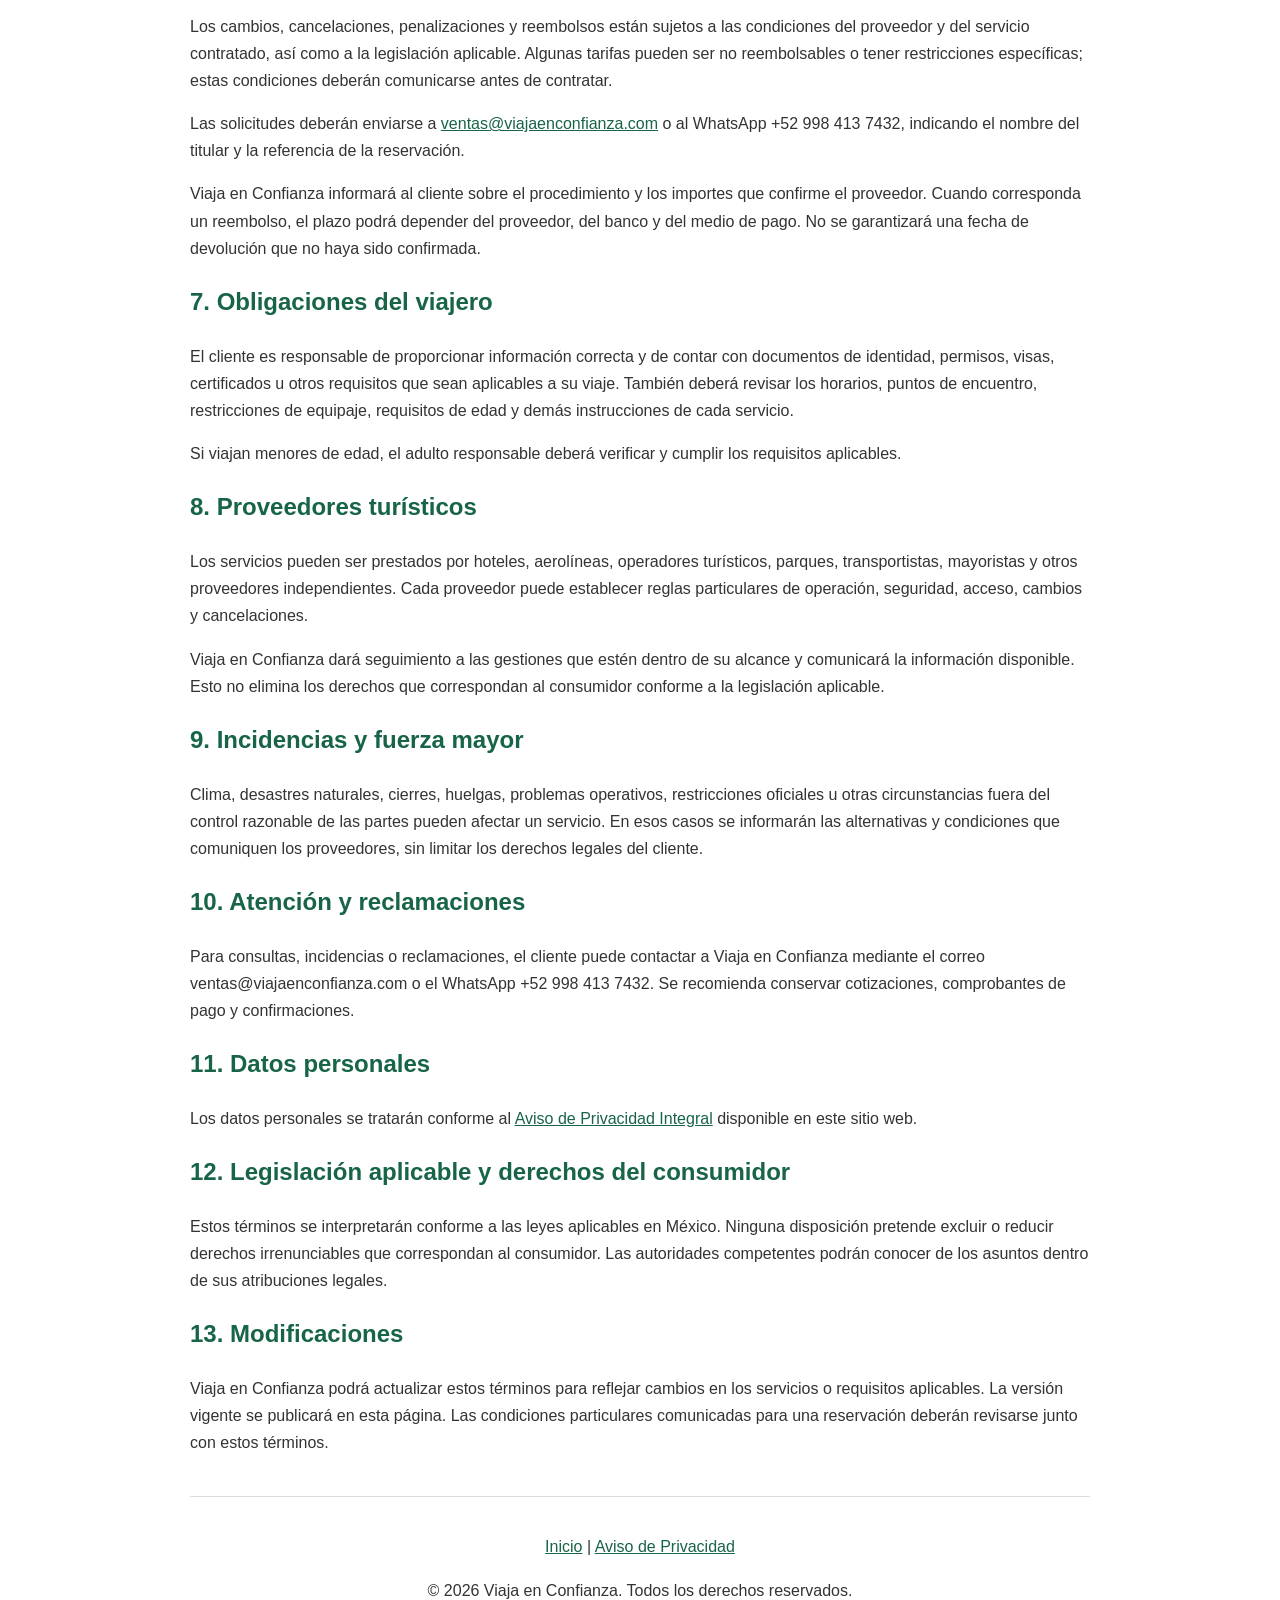
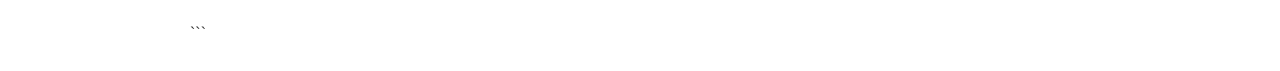
==== commit 7c2c48d4: "Update terminos-y-condiciones.html" ====
--- a/terminos-y-condiciones.html
+++ b/terminos-y-condiciones.html
@@ -1,4 +1,4 @@
-```html
+
 <!DOCTYPE html>
 <html lang="es">
 <head>
